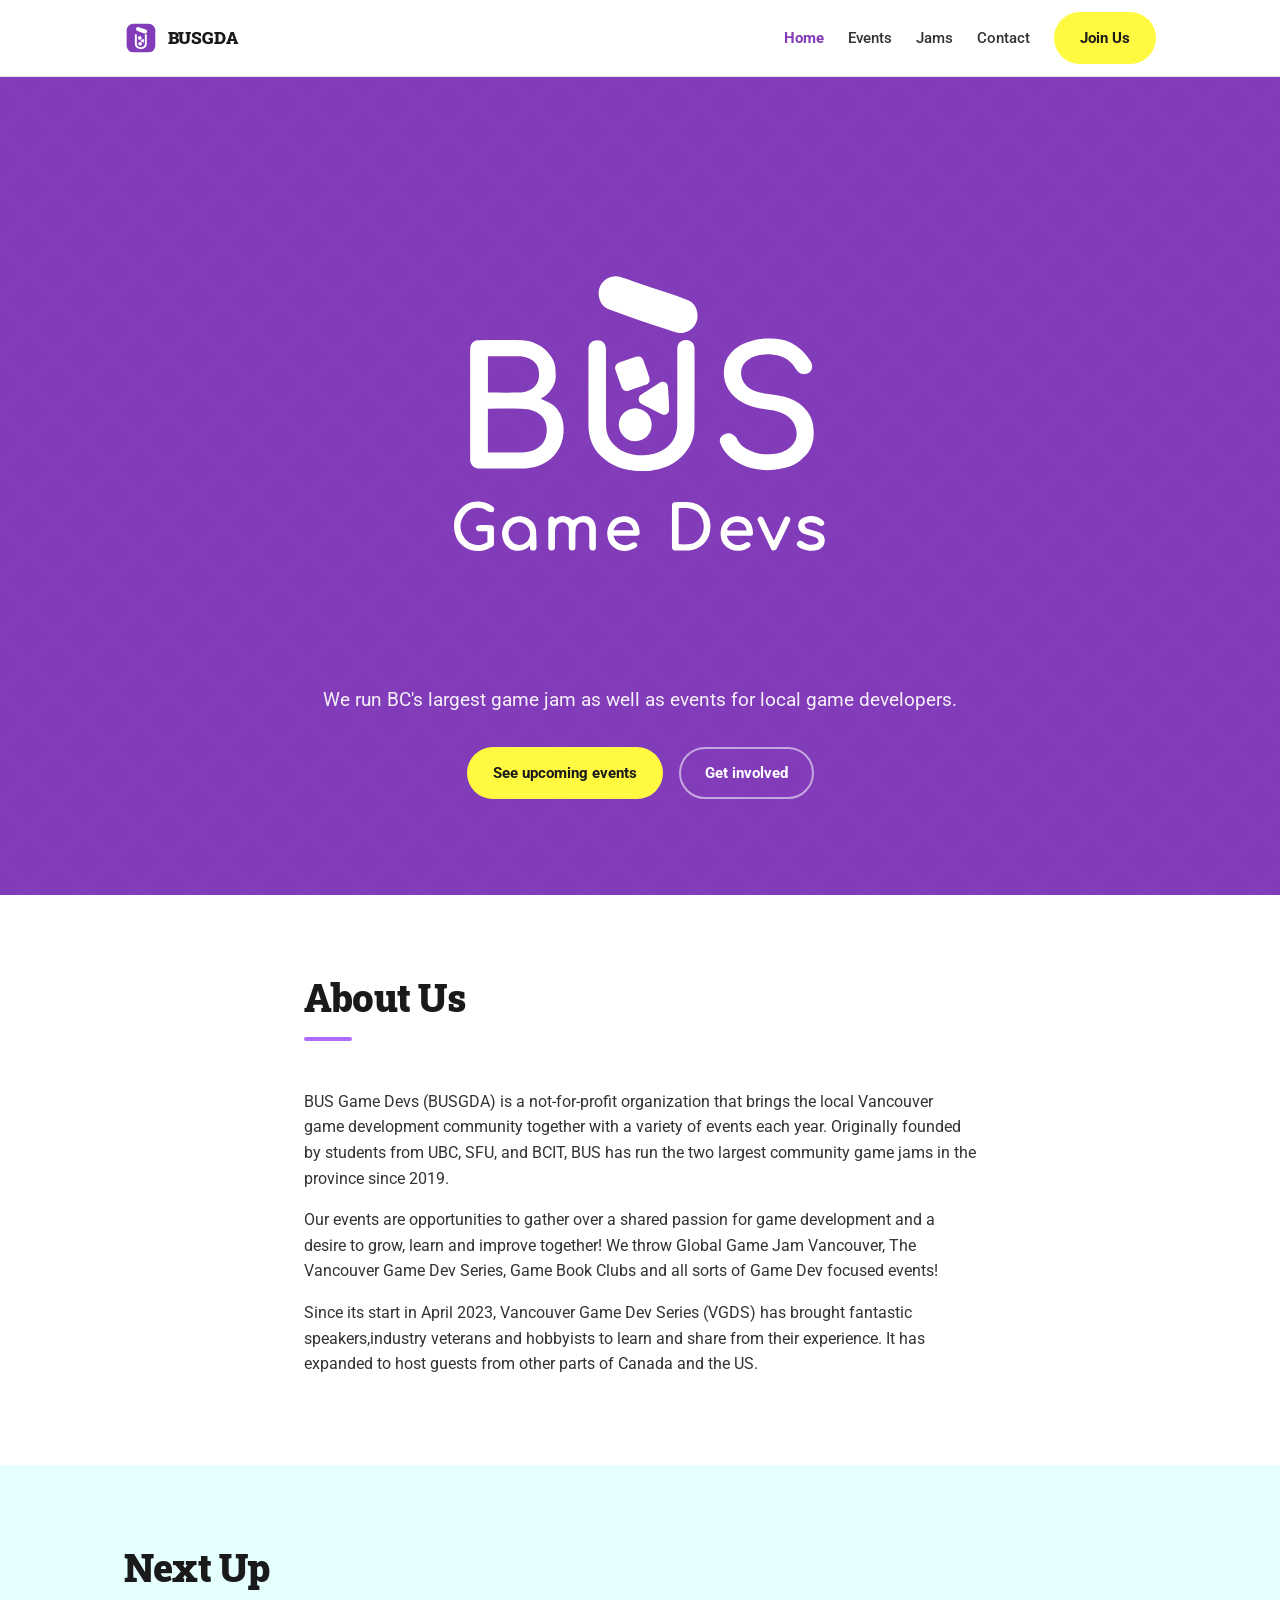
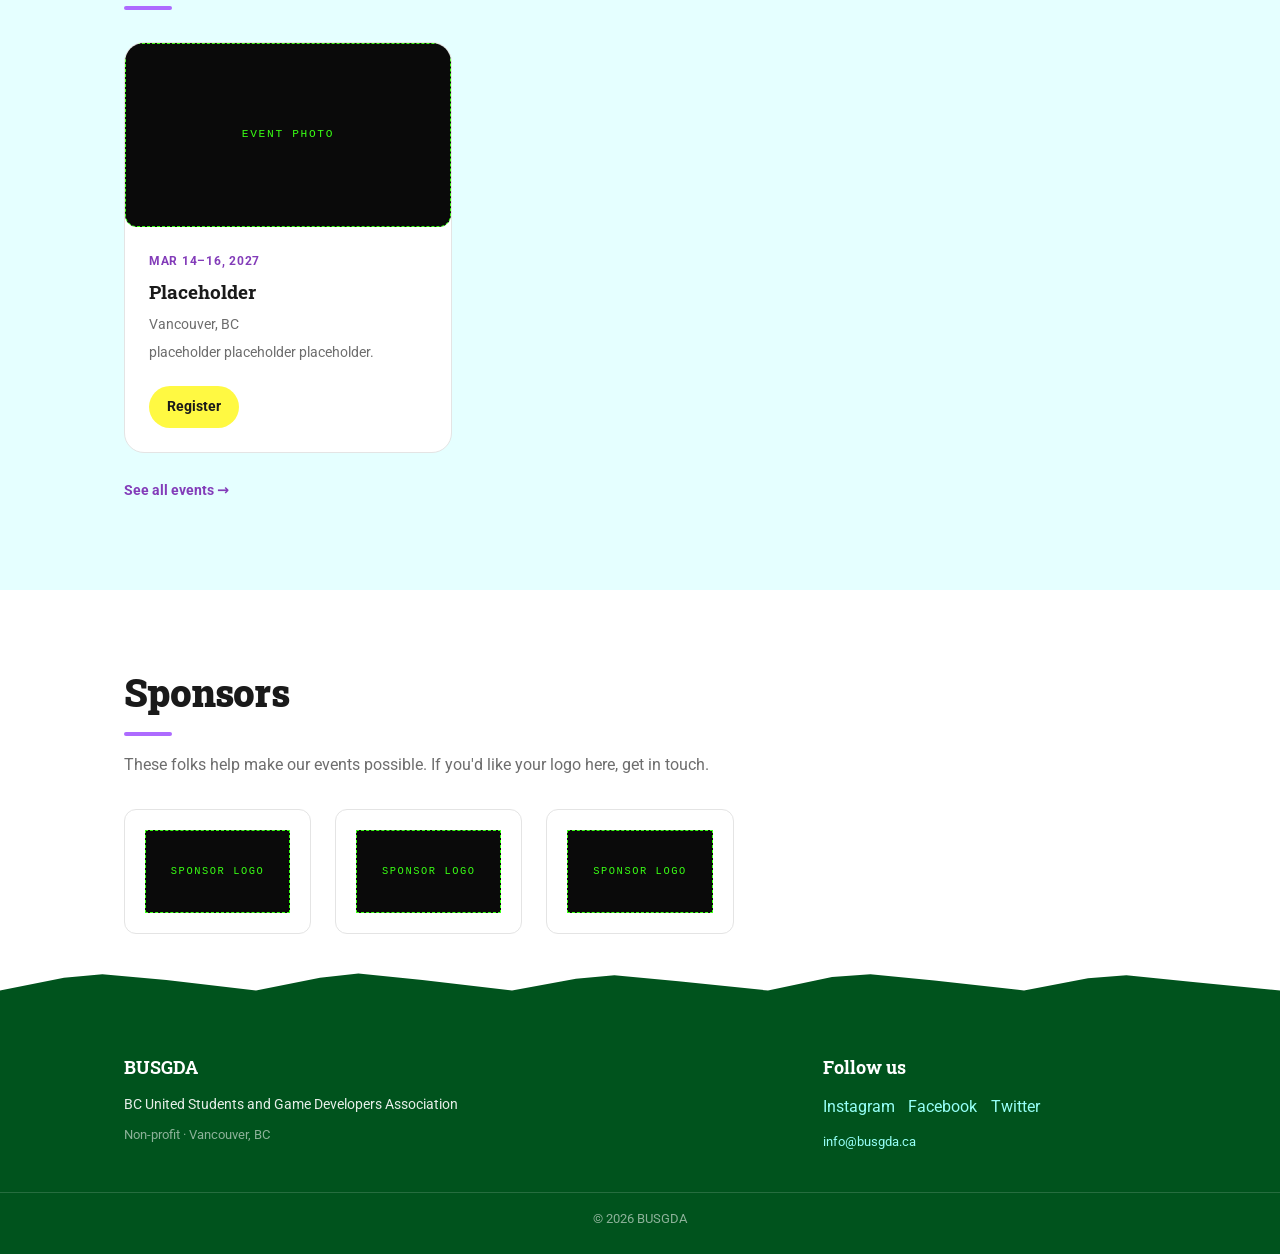
==== index.html @ 0bbb5b32 "Demo" ====
<!DOCTYPE html>
<html lang="en">
<head>
  <meta charset="UTF-8">
  <meta name="viewport" content="width=device-width, initial-scale=1.0">
  <title>BUSGDA - BC United Students and Game Developers Association</title>
  <meta name="description" content="BUSGDA runs BC's largest game jam and hosts community events for game makers across the province.">

  <link rel="icon" type="image/svg+xml" href="assets/logos/svgs/Logo-IconOnly-WhiteOnPurple-RoundedSquare.svg">

  <link rel="preconnect" href="https://fonts.googleapis.com">
  <link rel="preconnect" href="https://fonts.gstatic.com" crossorigin>
<link rel="stylesheet" href="css/styles.css">
<link href="https://fonts.googleapis.com/css2?family=Roboto+Slab:wght@400;700;900&family=Roboto:wght@400;500;700;900&display=swap" rel="stylesheet">
</head>
<body>

  <header class="site-header">
    <div class="container header-inner">
      <a href="index.html" class="brand">
        <img src="assets/logos/svgs/Logo-IconOnly-WhiteOnPurple-RoundedSquare.svg" alt="" class="brand-mark">
        <span class="brand-name">BUSGDA</span>
      </a>
        <nav class="site-nav" id="site-nav" aria-label="Main">
        <a href="index.html" aria-current="page">Home</a>
        <a href="events.html">Events</a>
        <a href="jams.html">Jams</a>
        <a href="contact.html">Contact</a>
      </nav>
      <a href="contact.html#join" class="btn btn-primary nav-cta">Join Us</a>
            <button class="nav-toggle" type="button" aria-label="Toggle menu" aria-expanded="false" aria-controls="site-nav">
        <span></span>
        <span></span>
        <span></span>
      </button>
    </div>
  </header>

  <section class="hero" id="top">
    <div class="hero-pattern" aria-hidden="true"></div>
    <div class="container hero-inner">
      <h1 class="hero-logo-wrap">
        <img src="assets/logos/svgs/Logo-IconAndText-WhiteOnTransparent.svg"
             alt="BUS Game Devs"
             class="hero-logo">
      </h1>
      <p class="hero-sub">
        We run BC's largest game jam as well as events for local game developers.
      </p>
      <div class="hero-actions">
        <a href="events.html" class="btn btn-primary">See upcoming events</a>
        <a href="contact.html#join" class="btn btn-outline">Get involved</a>
      </div>
    </div>
  </section>

  <section class="section" id="about">
    <div class="container narrow">
      <h2 class="section-title">About Us</h2>
      <p>
        BUS Game Devs (BUSGDA) is a not-for-profit organization that brings
        the local Vancouver game development community together with a
        variety of events each year. Originally founded by students from UBC,
        SFU, and BCIT, BUS has run the two largest community game jams
        in the province since 2019. 
      </p>
      <p>
        Our events are opportunities to gather over a shared passion
         for game development and a desire to grow, learn and 
         improve together! We throw Global Game Jam Vancouver, The Vancouver Game Dev Series,
         Game Book Clubs and all sorts of Game Dev focused events!
      </p>
      <p>
        Since its start in April 2023, Vancouver Game Dev Series (VGDS) has brought 
        fantastic speakers,industry veterans and hobbyists to learn and share
        from their experience. It has expanded to host guests from other 
        parts of Canada and the US.
    </p>    </div>
  </section>

  <section class="section section-alt" id="events">
    <div class="container">
      <h2 class="section-title">Next Up</h2>
      <div id="next-events" class="event-grid">
        <p class="empty-state">Loading events…</p>
      </div>
      <p class="section-more"><a href="events.html" class="jam-link">See all events →</a></p>
    </div>
  </section>

  <section class="section" id="sponsors">
    <div class="container">
      <h2 class="section-title">Sponsors</h2>
      <p class="section-lead">
        These folks help make our events possible. If you'd like your logo
        here, get in touch.
      </p>
      <div id="sponsors-grid" class="sponsor-grid">
        <p class="empty-state">Loading sponsors…</p>
      </div>
    </div>
  </section>
    
  
  <div class="footer-mountains" aria-hidden="true"></div>
  <footer class="site-footer" id="contact">
    <div class="container footer-inner">
      <div class="footer-col">
        <h3>BUSGDA</h3>
        <p>BC United Students and Game Developers Association</p>
        <p class="footer-note">Non-profit · Vancouver, BC</p>
      </div>
      <div class="footer-col">
        <h3>Follow us</h3>
        <ul class="social-list">
          <li><a href="https://www.instagram.com/busgamedevs/" target="_blank" rel="noopener">Instagram</a></li>
          <li><a href="https://www.facebook.com/busgamedevs/" target="_blank" rel="noopener">Facebook</a></li>
          <li><a href="https://twitter.com/BUSGameDevs" target="_blank" rel="noopener">Twitter</a></li>
        </ul>
        <p class="footer-note"><a href="mailto:info@busgda.ca">info@busgda.ca</a></p>
          </div>
    </div>
    <div class="footer-bottom">
      <p>© <span id="year"></span> BUSGDA</p>
    </div>
  </footer>

  <script src="js/main.js"></script>
</body>
</html>
---- css/styles.css ----
/*Only change styles down here, no custom colors anywhere or it gets hard to track*/
:root {
  --purple:       #AD6BFF;
  --purple-deep:  #833CB9;
  --yellow:       #FFF942;
  --mint:         #96FFF7;
  --mint-light:   #E5FFFF;
  --teal:         #80EBDC;
  --teal-soft:    #A8FFFB;
  --teal-bright:  #49CCAB;
  --green:        #00683B;
  --green-deep:   #00531D;
  --green-mid:    #204E3A;
  --blue:         #28A1F8;
  --gold:         #BC8A03;

  --ink:      #1a1a1a;
  --body:     #333333;
  --muted:    #6d6d6d;
  --line:     #e4e4e4;
  --paper:    #ffffff;
  --paper-soft:#fafafa;

  /* Fonts */
  --font-display: 'Roboto Slab', Georgia, serif;
  --font-body:    'Roboto', system-ui, -apple-system, sans-serif;

  /* Layout */
  --container: 1080px;
  --radius:    12px;
  --radius-lg: 20px;

  --space-1: 0.5rem;
  --space-2: 1rem;
  --space-3: 1.5rem;
  --space-4: 2rem;
  --space-5: 3rem;
  --space-6: 4.5rem;
  --space-7: 6rem;
}

*, *::before, *::after { box-sizing: border-box; }

html { scroll-behavior: smooth; }

body {
  margin: 0;
  font-family: var(--font-body);
  font-size: 16px;
  line-height: 1.6;
  color: var(--body);
  background: var(--paper);
  -webkit-font-smoothing: antialiased;
}

img { max-width: 100%; display: block; }

a { color: var(--purple-deep); }

.container {
  width: 100%;
  max-width: var(--container);
  margin: 0 auto;
  padding: 0 var(--space-3);
}
.container.narrow { max-width: 720px; }

/*  Buttons  */

.btn {
  display: inline-flex;
  align-items: center;
  justify-content: center;
  padding: 0.75rem 1.5rem;
  border-radius: 999px;
  font-family: var(--font-body);
  font-weight: 700;
  font-size: 0.95rem;
  text-decoration: none;
  border: 2px solid transparent;
  cursor: pointer;
  transition: transform 0.12s ease, background 0.15s ease, color 0.15s ease;
}
.btn:hover { transform: translateY(-1px); }

.btn-primary {
  background: var(--yellow);
  color: var(--ink);
}
.btn-primary:hover { background: #fff; }

.btn-outline {
  background: transparent;
  color: #fff;
  border-color: rgba(255,255,255,0.55);
}
.btn-outline:hover { background: rgba(255,255,255,0.12); }

.btn-small { padding: 0.5rem 1rem; font-size: 0.85rem; }

/*  Header  */

.site-header {
  position: sticky;
  top: 0;
  z-index: 50;
  background: rgba(255,255,255,0.95);
  border-bottom: 1px solid var(--line);
}

.header-inner {
  display: flex;
  align-items: center;
  gap: var(--space-3);
  padding-top: 0.75rem;
  padding-bottom: 0.75rem;
}

.brand {
  display: inline-flex;
  align-items: center;
  gap: 0.6rem;
  text-decoration: none;
  color: var(--ink);
  font-weight: 900;
  font-family: var(--font-display);
}
.brand-mark {
  width: 34px;
  height: 34px;
  display: inline-flex;
  align-items: center;
  justify-content: center;
  background: var(--purple-deep);
  color: #fff;
  border-radius: 8px;
  font-size: 1.1rem;
}
.brand-name { font-size: 1.05rem; letter-spacing: -0.01em; }

.site-nav {
  display: none;
  flex-direction: column;
  position: absolute;
  top: 100%;
  left: 0;
  right: 0;
  background: #fff;
  border-bottom: 1px solid var(--line);
  padding: var(--space-2) var(--space-3);
  gap: 0.25rem;
}
.site-nav a {
  color: var(--body);
  text-decoration: none;
  font-weight: 500;
  font-size: 0.95rem;
  padding: 0.6rem 0;
}
.site-nav a:hover { color: var(--purple-deep); }

body.nav-open .site-nav { display: flex; }

.nav-cta { display: none; }

.nav-toggle {
  display: inline-flex;
  flex-direction: column;
  gap: 5px;
  background: transparent;
  border: 0;
  padding: 8px;
  margin-left: auto;
  cursor: pointer;
}
.nav-toggle span {
  display: block;
  width: 22px;
  height: 2px;
  background: var(--ink);
  border-radius: 2px;
  transition: transform 0.2s ease, opacity 0.2s ease;
}
body.nav-open .nav-toggle span:nth-child(1) {
  transform: translateY(7px) rotate(45deg);
}
body.nav-open .nav-toggle span:nth-child(2) { opacity: 0; }
body.nav-open .nav-toggle span:nth-child(3) {
  transform: translateY(-7px) rotate(-45deg);
}

@media (min-width: 720px) {
  .site-nav {
    display: flex;
    flex-direction: row;
    position: static;
    background: transparent;
    border-bottom: 0;
    padding: 0;
    gap: var(--space-3);
    margin-left: auto;
  }
  .site-nav a { padding: 0; }
  .nav-cta { display: inline-flex; }
  .nav-toggle { display: none; }
}

/*  Hero  */

.hero {
  position: relative;
  background: var(--purple-deep);
  color: #fff;
  padding: var(--space-7) 0;
  overflow: hidden;
}
.hero-pattern {
  position: absolute;
  inset: 0;
  pointer-events: none;
  opacity: 0.55;
  background-image:
    linear-gradient(45deg, transparent 49.4%, rgba(255,255,255,0.07) 49.4%, rgba(255,255,255,0.07) 50.6%, transparent 50.6%),
    linear-gradient(-45deg, transparent 49.4%, rgba(255,255,255,0.07) 49.4%, rgba(255,255,255,0.07) 50.6%, transparent 50.6%);
  background-size: 56px 56px;
}
.hero-inner {
  position: relative;
  z-index: 1;
  text-align: center;
}
.hero-sub {
  font-size: clamp(1rem, 2vw, 1.2rem);
  max-width: 44rem;
  margin: 0 auto var(--space-4);
  color: rgba(255,255,255,0.92);
  line-height: 1.55;
}
.hero-actions {
  display: flex;
  gap: var(--space-2);
  justify-content: center;
  flex-wrap: wrap;
}
.hero-logo-wrap {
  margin: 0 auto var(--space-4);
  max-width: 480px;
}
.hero-logo {
  width: 100%;
  height: auto;
  display: block;
}

/*  Sections  */

.section { padding: var(--space-6) 0; }
.section-alt { background: var(--mint-light); }

.section-title {
  font-family: var(--font-display);
  font-size: clamp(1.75rem, 4vw, 2.4rem);
  font-weight: 900;
  letter-spacing: -0.02em;
  color: var(--ink);
  margin: 0 0 var(--space-4);
  display: inline-block;
}
.section-title::after {
  content: "";
  display: block;
  width: 3rem;
  height: 4px;
  background: var(--purple);
  border-radius: 2px;
  margin-top: 0.5rem;
}
.section-title-spaced { margin-top: var(--space-6); }

.section-lead {
  max-width: 40rem;
  margin: -1rem 0 var(--space-4);
  color: var(--muted);
}

.empty-state {
  color: var(--muted);
  font-style: italic;
  grid-column: 1 / -1;
}

/*   FLAG temporary. */

.placeholder-img {
  display: flex;
  align-items: center;
  justify-content: center;
  width: 100%;
  aspect-ratio: 16 / 9;
  background: #0a0a0a;
  color: #39FF14;
  font-family: ui-monospace, 'SF Mono', Menlo, Consolas, monospace;
  font-size: 0.7rem;
  letter-spacing: 0.15em;
  text-transform: uppercase;
  border: 1px dashed #39FF14;
  border-radius: var(--radius);
  text-align: center;
  padding: 0.5rem;
}

/*  Events  */

.event-grid {
  display: grid;
  grid-template-columns: repeat(auto-fill, minmax(280px, 1fr));
  gap: var(--space-3);
}

.event-card {
  background: var(--paper);
  border: 1px solid var(--line);
  border-radius: var(--radius-lg);
  overflow: hidden;
  display: flex;
  flex-direction: column;
  transition: transform 0.15s ease, box-shadow 0.15s ease;
}
.event-card:hover {
  transform: translateY(-2px);
  box-shadow: 0 10px 28px rgba(0,0,0,0.08);
}
.event-card-past { opacity: 0.68; }
.event-card-past:hover { opacity: 1; }

.event-image {
  width: 100%;
  aspect-ratio: 16 / 9;
  object-fit: cover;
}

.event-body {
  padding: var(--space-3);
  display: flex;
  flex-direction: column;
  gap: 0.4rem;
  flex: 1;
}
.event-date {
  margin: 0;
  font-size: 0.78rem;
  font-weight: 700;
  color: var(--purple-deep);
  text-transform: uppercase;
  letter-spacing: 0.06em;
}
.event-title {
  font-family: var(--font-display);
  font-size: 1.2rem;
  margin: 0;
  color: var(--ink);
}
.event-location, .event-desc {
  margin: 0;
  font-size: 0.9rem;
  color: var(--muted);
  line-height: 1.5;
}
.event-actions {
  margin-top: auto;
  padding-top: var(--space-2);
}

/*  Jams  */

.jam-grid {
  display: grid;
  grid-template-columns: repeat(auto-fill, minmax(260px, 1fr));
  gap: var(--space-3);
}

.jam-card {
  background: var(--paper);
  border: 1px solid var(--line);
  border-radius: var(--radius-lg);
  padding: var(--space-3);
  display: flex;
  flex-direction: column;
  gap: 0.75rem;
}
.jam-logo-wrap {
  height: 120px;
  display: flex;
  align-items: center;
  justify-content: center;
  background: var(--paper-soft);
  border-radius: var(--radius);
  overflow: hidden;
}
.jam-logo {
  max-width: 80%;
  max-height: 80%;
  object-fit: contain;
}
.jam-logo-placeholder {
  width: 100%;
  height: 100%;
  aspect-ratio: auto;
  border-radius: 0;
}
.jam-name {
  font-family: var(--font-display);
  font-size: 1.15rem;
  margin: 0;
  color: var(--ink);
}
.jam-blurb {
  margin: 0;
  font-size: 0.9rem;
  color: var(--muted);
  line-height: 1.5;
  flex: 1;
}
.jam-link {
  font-weight: 700;
  font-size: 0.9rem;
  color: var(--purple-deep);
  text-decoration: none;
}
.jam-link:hover { text-decoration: underline; }

/*  Sponsors  */

.sponsor-grid {
  display: grid;
  grid-template-columns: repeat(auto-fill, minmax(160px, 1fr));
  gap: var(--space-3);
}
.sponsor {
  display: flex;
  align-items: center;
  justify-content: center;
  aspect-ratio: 3 / 2;
  padding: 1.25rem;
  background: var(--paper);
  border: 1px solid var(--line);
  border-radius: var(--radius);
  text-decoration: none;
  transition: transform 0.15s ease, box-shadow 0.15s ease;
}
.sponsor:hover {
  transform: translateY(-2px);
  box-shadow: 0 8px 20px rgba(0,0,0,0.07);
}
.sponsor img {
  max-width: 100%;
  max-height: 100%;
  object-fit: contain;
}
.sponsor-placeholder {
  aspect-ratio: auto;
  width: 100%;
  height: 100%;
  border-radius: 0;
  font-size: 0.65rem;
}

/*  Join  */

.join-grid {
  display: grid;
  grid-template-columns: repeat(auto-fill, minmax(240px, 1fr));
  gap: var(--space-3);
}
.join-card {
  background: var(--paper);
  border: 1px solid var(--line);
  border-radius: var(--radius-lg);
  padding: var(--space-3);
  display: flex;
  flex-direction: column;
  gap: 0.5rem;
}
.join-card h3 {
  font-family: var(--font-display);
  font-size: 1.15rem;
  margin: 0;
  color: var(--ink);
}
.join-card p {
  margin: 0;
  font-size: 0.9rem;
  color: var(--muted);
  line-height: 1.5;
}
.link-placeholder {
  margin-top: auto;
  padding-top: 0.5rem;
  font-size: 0.8rem;
  font-style: italic;
  color: var(--gold);
}

/*  Footer  */

.site-footer {
  background: var(--green-deep);
  color: rgba(255,255,255,0.9);
  padding: var(--space-5) 0 var(--space-3);
}
.footer-inner {
  display: grid;
  grid-template-columns: 1fr;
  gap: var(--space-4);
}
@media (min-width: 640px) {
  .footer-inner { grid-template-columns: 2fr 1fr; }
}
.footer-col h3 {
  font-family: var(--font-display);
  font-size: 1.1rem;
  color: #fff;
  margin: 0 0 0.75rem;
}
.footer-col p {
  margin: 0 0 0.5rem;
  font-size: 0.9rem;
  line-height: 1.55;
}
.footer-col a {
  color: var(--mint);
  text-decoration: none;
}
.footer-col a:hover { text-decoration: underline; }
.footer-note {
  color: rgba(255,255,255,0.55) !important;
  font-size: 0.82rem !important;
}
.social-list {
  list-style: none;
  padding: 0;
  margin: 0 0 0.75rem;
  display: flex;
  flex-wrap: wrap;
  gap: 0.85rem;
}
.footer-bottom {
  border-top: 1px solid rgba(255,255,255,0.15);
  margin-top: var(--space-4);
  padding-top: var(--space-2);
  text-align: center;
  font-size: 0.8rem;
  color: rgba(255,255,255,0.55);
}
.footer-bottom p { margin: 0; }

/*  Sub-page header  */

.page-header {
  position: relative;
  background: var(--purple-deep);
  color: #fff;
  padding: var(--space-5) 0;
  overflow: hidden;
}
.page-header-pattern {
  position: absolute;
  inset: 0;
  pointer-events: none;
  opacity: 0.55;
  background-image:
    linear-gradient(45deg, transparent 49.4%, rgba(255,255,255,0.07) 49.4%, rgba(255,255,255,0.07) 50.6%, transparent 50.6%),
    linear-gradient(-45deg, transparent 49.4%, rgba(255,255,255,0.07) 49.4%, rgba(255,255,255,0.07) 50.6%, transparent 50.6%);
  background-size: 56px 56px;
}
.page-title {
  position: relative;
  z-index: 1;
  font-family: var(--font-display);
  font-size: clamp(2rem, 6vw, 3.5rem);
  font-weight: 900;
  letter-spacing: -0.02em;
  margin: 0;
}

.site-nav a[aria-current="page"] {
  color: var(--purple-deep);
  font-weight: 700;
}

img.brand-mark {
  border-radius: 8px;
  object-fit: contain;
  background: transparent;
}

/*  Callout for focus eventbrite */

.callout {
  background: var(--mint-light);
  border-left: 4px solid var(--purple);
  border-radius: var(--radius);
  padding: var(--space-2) var(--space-3);
  margin-bottom: var(--space-4);
}
.callout p { margin: 0; }

.section-more {
  margin-top: var(--space-3);
}

/*  Contact list  */

.contact-list {
  list-style: none;
  padding: 0;
  margin: 0;
  display: grid;
  gap: 0.75rem;
}
.contact-list li {
  display: flex;
  flex-wrap: wrap;
  gap: 0.5rem 0.85rem;
  align-items: baseline;
}
.contact-list strong {
  min-width: 6rem;
  color: var(--ink);
}

/*  Join card link  */

.join-link {
  margin-top: auto;
  padding-top: 0.5rem;
  font-weight: 700;
  font-size: 0.9rem;
  color: var(--purple-deep);
  text-decoration: none;
}
.join-link:hover { text-decoration: underline; }


/* mobile support*/
.site-nav { display: none; }
@media (min-width: 720px) {
  .site-nav { display: flex; }
}


/*Art*/
.site-footer {
  position: relative;
}

.site-footer::before {
  content: "";
  position: absolute;
  left: 0;
  right: 0;
  top: -68px;
  height: 70px;
  background-image: url("data:image/svg+xml;utf8,<svg xmlns='http://www.w3.org/2000/svg' viewBox='0 0 2000 120' preserveAspectRatio='none'><path fill='%2300531D' d='M0,90 L100,68 L160,62 L260,72 L400,90 L500,68 L560,61 L660,72 L800,90 L900,70 L960,64 L1060,74 L1200,90 L1300,67 L1360,62 L1460,73 L1600,90 L1700,69 L1760,64 L1860,75 L2000,90 L2000,120 L0,120 Z'/></svg>");
  background-repeat: no-repeat;
  background-size: 100% 100%;
  pointer-events: none;
}
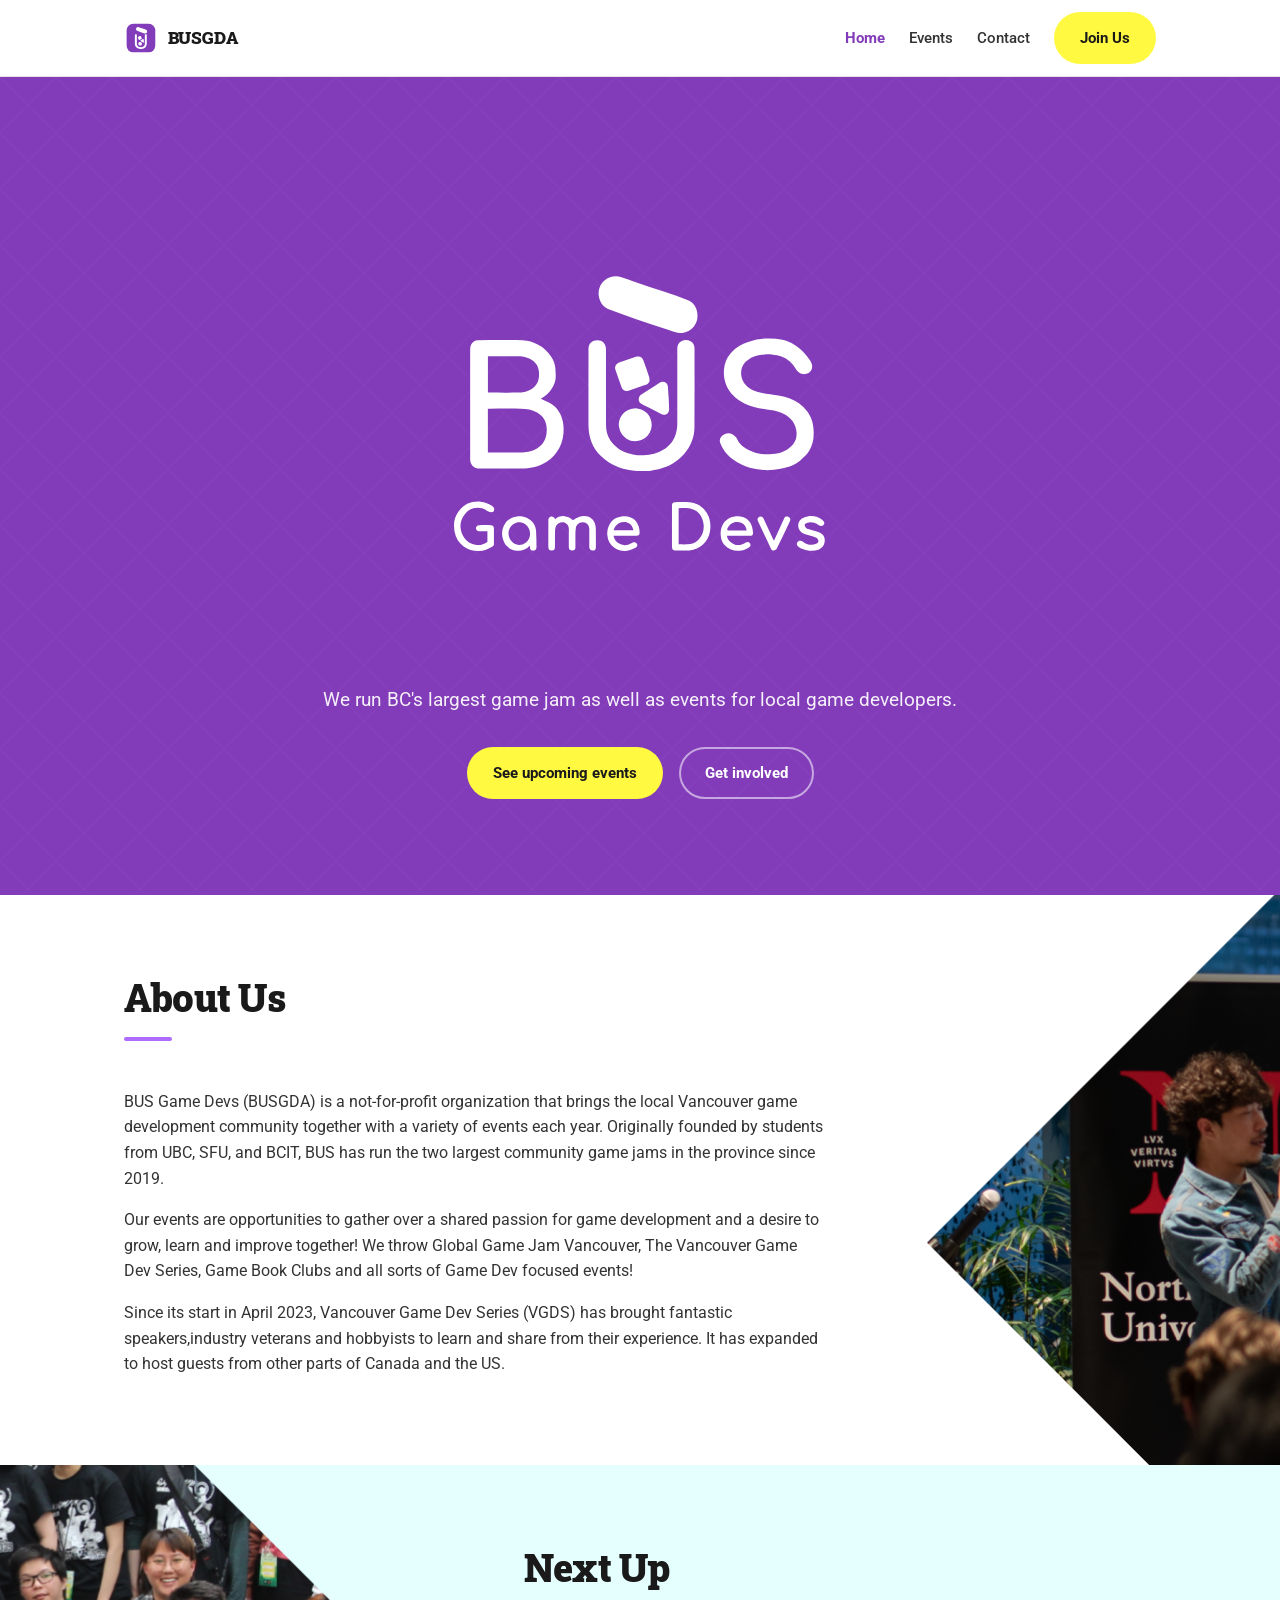
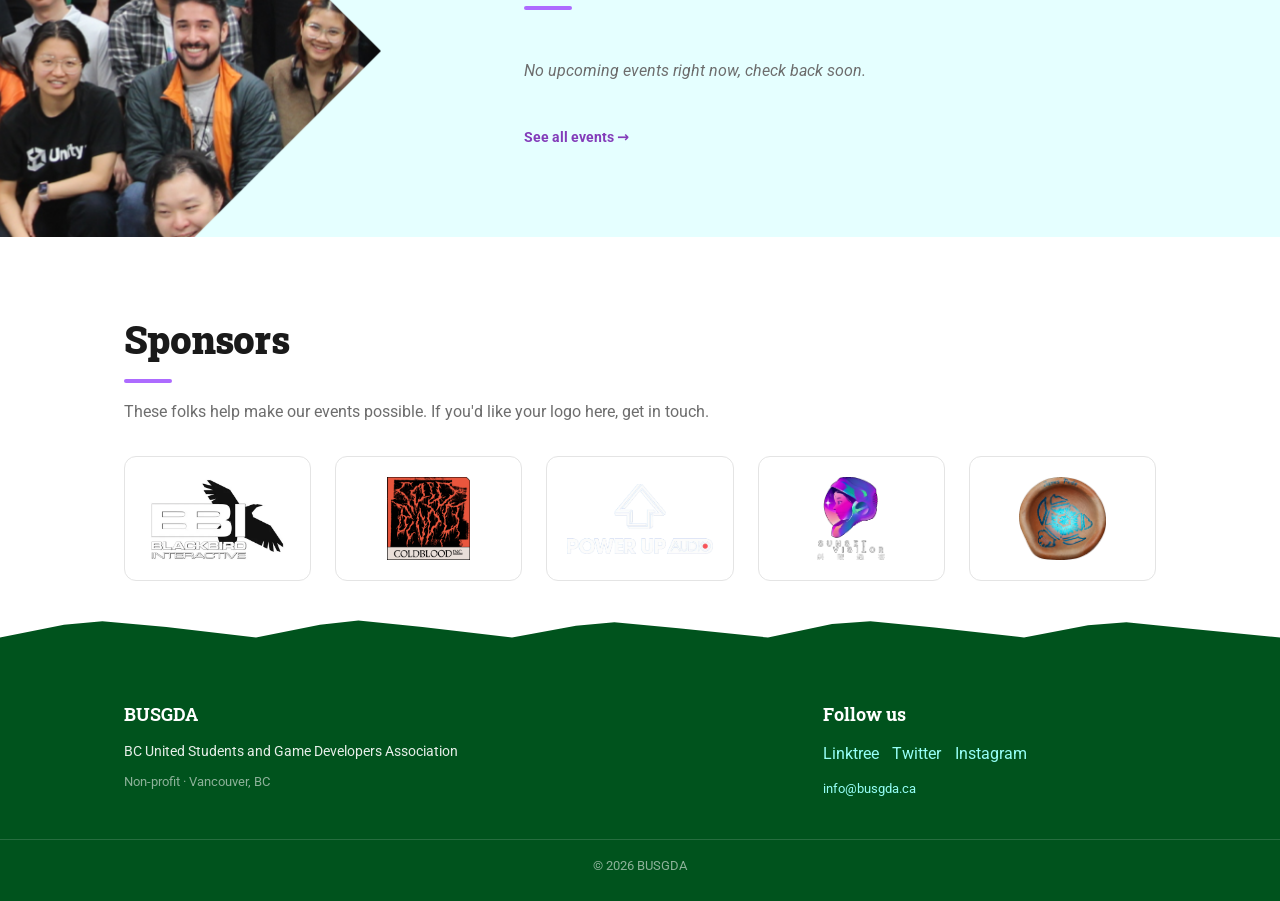
==== commit 57e854c0: "Kyle update! Adding photos and content" ====
--- a/index.html
+++ b/index.html
@@ -1,18 +1,23 @@
 <!DOCTYPE html>
 <html lang="en">
+
 <head>
   <meta charset="UTF-8">
   <meta name="viewport" content="width=device-width, initial-scale=1.0">
   <title>BUSGDA - BC United Students and Game Developers Association</title>
-  <meta name="description" content="BUSGDA runs BC's largest game jam and hosts community events for game makers across the province.">
+  <meta name="description"
+    content="BUSGDA runs BC's largest game jam and hosts community events for game makers across the province.">
 
   <link rel="icon" type="image/svg+xml" href="assets/logos/svgs/Logo-IconOnly-WhiteOnPurple-RoundedSquare.svg">
 
   <link rel="preconnect" href="https://fonts.googleapis.com">
   <link rel="preconnect" href="https://fonts.gstatic.com" crossorigin>
-<link rel="stylesheet" href="css/styles.css">
-<link href="https://fonts.googleapis.com/css2?family=Roboto+Slab:wght@400;700;900&family=Roboto:wght@400;500;700;900&display=swap" rel="stylesheet">
+  <link rel="stylesheet" href="css/styles.css">
+  <link
+    href="https://fonts.googleapis.com/css2?family=Roboto+Slab:wght@400;700;900&family=Roboto:wght@400;500;700;900&display=swap"
+    rel="stylesheet">
 </head>
+
 <body>
 
   <header class="site-header">
@@ -21,14 +26,13 @@
         <img src="assets/logos/svgs/Logo-IconOnly-WhiteOnPurple-RoundedSquare.svg" alt="" class="brand-mark">
         <span class="brand-name">BUSGDA</span>
       </a>
-        <nav class="site-nav" id="site-nav" aria-label="Main">
+      <nav class="site-nav" id="site-nav" aria-label="Main">
         <a href="index.html" aria-current="page">Home</a>
         <a href="events.html">Events</a>
-        <a href="jams.html">Jams</a>
         <a href="contact.html">Contact</a>
       </nav>
       <a href="contact.html#join" class="btn btn-primary nav-cta">Join Us</a>
-            <button class="nav-toggle" type="button" aria-label="Toggle menu" aria-expanded="false" aria-controls="site-nav">
+      <button class="nav-toggle" type="button" aria-label="Toggle menu" aria-expanded="false" aria-controls="site-nav">
         <span></span>
         <span></span>
         <span></span>
@@ -40,9 +44,7 @@
     <div class="hero-pattern" aria-hidden="true"></div>
     <div class="container hero-inner">
       <h1 class="hero-logo-wrap">
-        <img src="assets/logos/svgs/Logo-IconAndText-WhiteOnTransparent.svg"
-             alt="BUS Game Devs"
-             class="hero-logo">
+        <img src="assets/logos/svgs/Logo-IconAndText-WhiteOnTransparent.svg" alt="BUS Game Devs" class="hero-logo">
       </h1>
       <p class="hero-sub">
         We run BC's largest game jam as well as events for local game developers.
@@ -54,39 +56,47 @@
     </div>
   </section>
 
-  <section class="section" id="about">
-    <div class="container narrow">
-      <h2 class="section-title">About Us</h2>
-      <p>
-        BUS Game Devs (BUSGDA) is a not-for-profit organization that brings
-        the local Vancouver game development community together with a
-        variety of events each year. Originally founded by students from UBC,
-        SFU, and BCIT, BUS has run the two largest community game jams
-        in the province since 2019. 
-      </p>
-      <p>
-        Our events are opportunities to gather over a shared passion
-         for game development and a desire to grow, learn and 
-         improve together! We throw Global Game Jam Vancouver, The Vancouver Game Dev Series,
-         Game Book Clubs and all sorts of Game Dev focused events!
-      </p>
-      <p>
-        Since its start in April 2023, Vancouver Game Dev Series (VGDS) has brought 
-        fantastic speakers,industry veterans and hobbyists to learn and share
-        from their experience. It has expanded to host guests from other 
-        parts of Canada and the US.
-    </p>    </div>
+  <section class="section landing-about-us" id="about">
+
+    <div class="container">
+      <div class="about-text">
+        <h2 class="section-title">About Us</h2>
+        <p>
+          BUS Game Devs (BUSGDA) is a not-for-profit organization that brings
+          the local Vancouver game development community together with a
+          variety of events each year. Originally founded by students from UBC,
+          SFU, and BCIT, BUS has run the two largest community game jams
+          in the province since 2019.
+        </p>
+        <p>
+          Our events are opportunities to gather over a shared passion
+          for game development and a desire to grow, learn and
+          improve together! We throw Global Game Jam Vancouver, The Vancouver Game Dev Series,
+          Game Book Clubs and all sorts of Game Dev focused events!
+        </p>
+        <p>
+          Since its start in April 2023, Vancouver Game Dev Series (VGDS) has brought
+          fantastic speakers,industry veterans and hobbyists to learn and share
+          from their experience. It has expanded to host guests from other
+          parts of Canada and the US.
+        </p>
+      </div>
+    </div>
   </section>
 
-  <section class="section section-alt" id="events">
-    <div class="container">
-      <h2 class="section-title">Next Up</h2>
-      <div id="next-events" class="event-grid">
-        <p class="empty-state">Loading events…</p>
+  <div class="section-alt">
+    <section class="section  landing-next-up" id="events">
+      <div class="container">
+        <div class="landing-next-up-content">
+          <h2 class="section-title">Next Up</h2>
+          <div id="next-events" class="event-grid">
+            <p class="empty-state">Loading events…</p>
+          </div>
+          <p class="section-more"><a href="events.html" class="jam-link">See all events →</a></p>
+        </div>
       </div>
-      <p class="section-more"><a href="events.html" class="jam-link">See all events →</a></p>
-    </div>
-  </section>
+    </section>
+  </div>
 
   <section class="section" id="sponsors">
     <div class="container">
@@ -100,8 +110,8 @@
       </div>
     </div>
   </section>
-    
-  
+
+
   <div class="footer-mountains" aria-hidden="true"></div>
   <footer class="site-footer" id="contact">
     <div class="container footer-inner">
@@ -113,12 +123,12 @@
       <div class="footer-col">
         <h3>Follow us</h3>
         <ul class="social-list">
+          <li><a href="https://linktr.ee/busgamedevs" target="_blank" rel="noopener">Linktree</a></li>
+          <li><a href="https://twitter.com/BUSGameDevs" target="_blank" rel="noopener">Twitter</a></li>
           <li><a href="https://www.instagram.com/busgamedevs/" target="_blank" rel="noopener">Instagram</a></li>
-          <li><a href="https://www.facebook.com/busgamedevs/" target="_blank" rel="noopener">Facebook</a></li>
-          <li><a href="https://twitter.com/BUSGameDevs" target="_blank" rel="noopener">Twitter</a></li>
         </ul>
         <p class="footer-note"><a href="mailto:info@busgda.ca">info@busgda.ca</a></p>
-          </div>
+      </div>
     </div>
     <div class="footer-bottom">
       <p>© <span id="year"></span> BUSGDA</p>
@@ -127,4 +137,5 @@
 
   <script src="js/main.js"></script>
 </body>
+
 </html>
--- a/css/styles.css
+++ b/css/styles.css
@@ -1,34 +1,33 @@
-
 /*Only change styles down here, no custom colors anywhere or it gets hard to track*/
 :root {
-  --purple:       #AD6BFF;
-  --purple-deep:  #833CB9;
-  --yellow:       #FFF942;
-  --mint:         #96FFF7;
-  --mint-light:   #E5FFFF;
-  --teal:         #80EBDC;
-  --teal-soft:    #A8FFFB;
-  --teal-bright:  #49CCAB;
-  --green:        #00683B;
-  --green-deep:   #00531D;
-  --green-mid:    #204E3A;
-  --blue:         #28A1F8;
-  --gold:         #BC8A03;
-
-  --ink:      #1a1a1a;
-  --body:     #333333;
-  --muted:    #6d6d6d;
-  --line:     #e4e4e4;
-  --paper:    #ffffff;
-  --paper-soft:#fafafa;
+  --purple: #AD6BFF;
+  --purple-deep: #833CB9;
+  --yellow: #FFF942;
+  --mint: #96FFF7;
+  --mint-light: #E5FFFF;
+  --teal: #80EBDC;
+  --teal-soft: #A8FFFB;
+  --teal-bright: #49CCAB;
+  --green: #00683B;
+  --green-deep: #00531D;
+  --green-mid: #204E3A;
+  --blue: #28A1F8;
+  --gold: #BC8A03;
+
+  --ink: #1a1a1a;
+  --body: #333333;
+  --muted: #6d6d6d;
+  --line: #e4e4e4;
+  --paper: #ffffff;
+  --paper-soft: #fafafa;
 
   /* Fonts */
   --font-display: 'Roboto Slab', Georgia, serif;
-  --font-body:    'Roboto', system-ui, -apple-system, sans-serif;
+  --font-body: 'Roboto', system-ui, -apple-system, sans-serif;
 
   /* Layout */
   --container: 1080px;
-  --radius:    12px;
+  --radius: 12px;
   --radius-lg: 20px;
 
   --space-1: 0.5rem;
@@ -40,9 +39,15 @@
   --space-7: 6rem;
 }
 
-*, *::before, *::after { box-sizing: border-box; }
-
-html { scroll-behavior: smooth; }
+*,
+*::before,
+*::after {
+  box-sizing: border-box;
+}
+
+html {
+  scroll-behavior: smooth;
+}
 
 body {
   margin: 0;
@@ -54,9 +59,14 @@
   -webkit-font-smoothing: antialiased;
 }
 
-img { max-width: 100%; display: block; }
-
-a { color: var(--purple-deep); }
+img {
+  max-width: 100%;
+  display: block;
+}
+
+a {
+  color: var(--purple-deep);
+}
 
 .container {
   width: 100%;
@@ -64,7 +74,60 @@
   margin: 0 auto;
   padding: 0 var(--space-3);
 }
-.container.narrow { max-width: 720px; }
+
+.container.narrow {
+  max-width: 720px;
+}
+
+.about-text {
+  max-width: 700px;
+}
+
+.landing-about-us {
+  background-image: url("../assets/marketingPhotos/VGDSPhoto1.png");
+  background-size: auto;
+
+  background-repeat: no-repeat;
+  background-position: calc(50% + 900px) calc(10% - 200px);
+}
+
+.landing-next-up {
+  background-image: url("../assets/marketingPhotos/BCGameJamPhoto1.png");
+  background-size: auto;
+
+  background-position: calc(50% - 800px) calc(50%);
+  background-repeat: no-repeat;
+}
+
+.landing-next-up-content {
+  padding-left: 400px
+}
+
+.hstack {
+  display: flex;
+  flex-direction: row;
+  align-items: center;
+  overflow: hidden;
+  gap: 0.5rem;
+  padding: 0px;
+}
+
+.diamond-style {
+
+  flex: 0 0 auto;
+  height: 500px;
+  object-fit: cover;
+  overflow: hidden;
+}
+
+
+
+.hstack>* {
+  overflow: hidden;
+  flex-shrink: 1;
+  justify-content: flex-start;
+}
+
 
 /*  Buttons  */
 
@@ -82,22 +145,34 @@
   cursor: pointer;
   transition: transform 0.12s ease, background 0.15s ease, color 0.15s ease;
 }
-.btn:hover { transform: translateY(-1px); }
+
+.btn:hover {
+  transform: translateY(-1px);
+}
 
 .btn-primary {
   background: var(--yellow);
   color: var(--ink);
 }
-.btn-primary:hover { background: #fff; }
+
+.btn-primary:hover {
+  background: #fff;
+}
 
 .btn-outline {
   background: transparent;
   color: #fff;
-  border-color: rgba(255,255,255,0.55);
-}
-.btn-outline:hover { background: rgba(255,255,255,0.12); }
-
-.btn-small { padding: 0.5rem 1rem; font-size: 0.85rem; }
+  border-color: rgba(255, 255, 255, 0.55);
+}
+
+.btn-outline:hover {
+  background: rgba(255, 255, 255, 0.12);
+}
+
+.btn-small {
+  padding: 0.5rem 1rem;
+  font-size: 0.85rem;
+}
 
 /*  Header  */
 
@@ -105,7 +180,7 @@
   position: sticky;
   top: 0;
   z-index: 50;
-  background: rgba(255,255,255,0.95);
+  background: rgba(255, 255, 255, 0.95);
   border-bottom: 1px solid var(--line);
 }
 
@@ -126,6 +201,7 @@
   font-weight: 900;
   font-family: var(--font-display);
 }
+
 .brand-mark {
   width: 34px;
   height: 34px;
@@ -137,7 +213,11 @@
   border-radius: 8px;
   font-size: 1.1rem;
 }
-.brand-name { font-size: 1.05rem; letter-spacing: -0.01em; }
+
+.brand-name {
+  font-size: 1.05rem;
+  letter-spacing: -0.01em;
+}
 
 .site-nav {
   display: none;
@@ -151,6 +231,7 @@
   padding: var(--space-2) var(--space-3);
   gap: 0.25rem;
 }
+
 .site-nav a {
   color: var(--body);
   text-decoration: none;
@@ -158,11 +239,18 @@
   font-size: 0.95rem;
   padding: 0.6rem 0;
 }
-.site-nav a:hover { color: var(--purple-deep); }
-
-body.nav-open .site-nav { display: flex; }
-
-.nav-cta { display: none; }
+
+.site-nav a:hover {
+  color: var(--purple-deep);
+}
+
+body.nav-open .site-nav {
+  display: flex;
+}
+
+.nav-cta {
+  display: none;
+}
 
 .nav-toggle {
   display: inline-flex;
@@ -174,6 +262,7 @@
   margin-left: auto;
   cursor: pointer;
 }
+
 .nav-toggle span {
   display: block;
   width: 22px;
@@ -182,10 +271,15 @@
   border-radius: 2px;
   transition: transform 0.2s ease, opacity 0.2s ease;
 }
+
 body.nav-open .nav-toggle span:nth-child(1) {
   transform: translateY(7px) rotate(45deg);
 }
-body.nav-open .nav-toggle span:nth-child(2) { opacity: 0; }
+
+body.nav-open .nav-toggle span:nth-child(2) {
+  opacity: 0;
+}
+
 body.nav-open .nav-toggle span:nth-child(3) {
   transform: translateY(-7px) rotate(-45deg);
 }
@@ -201,10 +295,23 @@
     gap: var(--space-3);
     margin-left: auto;
   }
-  .site-nav a { padding: 0; }
-  .nav-cta { display: inline-flex; }
-  .nav-toggle { display: none; }
-}
+
+  .site-nav a {
+    padding: 0;
+  }
+
+  .nav-cta {
+    display: inline-flex;
+  }
+
+  .nav-toggle {
+    display: none;
+  }
+}
+
+/* Index */
+
+
 
 /*  Hero  */
 
@@ -215,38 +322,44 @@
   padding: var(--space-7) 0;
   overflow: hidden;
 }
+
 .hero-pattern {
   position: absolute;
   inset: 0;
   pointer-events: none;
   opacity: 0.55;
   background-image:
-    linear-gradient(45deg, transparent 49.4%, rgba(255,255,255,0.07) 49.4%, rgba(255,255,255,0.07) 50.6%, transparent 50.6%),
-    linear-gradient(-45deg, transparent 49.4%, rgba(255,255,255,0.07) 49.4%, rgba(255,255,255,0.07) 50.6%, transparent 50.6%);
+    linear-gradient(45deg, transparent 49.4%, rgba(255, 255, 255, 0.07) 49.4%, rgba(255, 255, 255, 0.07) 50.6%, transparent 50.6%),
+    linear-gradient(-45deg, transparent 49.4%, rgba(255, 255, 255, 0.07) 49.4%, rgba(255, 255, 255, 0.07) 50.6%, transparent 50.6%);
   background-size: 56px 56px;
 }
+
 .hero-inner {
   position: relative;
   z-index: 1;
   text-align: center;
 }
+
 .hero-sub {
   font-size: clamp(1rem, 2vw, 1.2rem);
   max-width: 44rem;
   margin: 0 auto var(--space-4);
-  color: rgba(255,255,255,0.92);
+  color: rgba(255, 255, 255, 0.92);
   line-height: 1.55;
 }
+
 .hero-actions {
   display: flex;
   gap: var(--space-2);
   justify-content: center;
   flex-wrap: wrap;
 }
+
 .hero-logo-wrap {
   margin: 0 auto var(--space-4);
   max-width: 480px;
 }
+
 .hero-logo {
   width: 100%;
   height: auto;
@@ -255,8 +368,13 @@
 
 /*  Sections  */
 
-.section { padding: var(--space-6) 0; }
-.section-alt { background: var(--mint-light); }
+.section {
+  padding: var(--space-6) 0;
+}
+
+.section-alt {
+  background: var(--mint-light);
+}
 
 .section-title {
   font-family: var(--font-display);
@@ -267,6 +385,7 @@
   margin: 0 0 var(--space-4);
   display: inline-block;
 }
+
 .section-title::after {
   content: "";
   display: block;
@@ -276,7 +395,10 @@
   border-radius: 2px;
   margin-top: 0.5rem;
 }
-.section-title-spaced { margin-top: var(--space-6); }
+
+.section-title-spaced {
+  margin-top: var(--space-6);
+}
 
 .section-lead {
   max-width: 40rem;
@@ -327,12 +449,19 @@
   flex-direction: column;
   transition: transform 0.15s ease, box-shadow 0.15s ease;
 }
+
 .event-card:hover {
   transform: translateY(-2px);
-  box-shadow: 0 10px 28px rgba(0,0,0,0.08);
-}
-.event-card-past { opacity: 0.68; }
-.event-card-past:hover { opacity: 1; }
+  box-shadow: 0 10px 28px rgba(0, 0, 0, 0.08);
+}
+
+.event-card-past {
+  opacity: 0.68;
+}
+
+.event-card-past:hover {
+  opacity: 1;
+}
 
 .event-image {
   width: 100%;
@@ -347,6 +476,7 @@
   gap: 0.4rem;
   flex: 1;
 }
+
 .event-date {
   margin: 0;
   font-size: 0.78rem;
@@ -355,18 +485,22 @@
   text-transform: uppercase;
   letter-spacing: 0.06em;
 }
+
 .event-title {
   font-family: var(--font-display);
   font-size: 1.2rem;
   margin: 0;
   color: var(--ink);
 }
-.event-location, .event-desc {
+
+.event-location,
+.event-desc {
   margin: 0;
   font-size: 0.9rem;
   color: var(--muted);
   line-height: 1.5;
 }
+
 .event-actions {
   margin-top: auto;
   padding-top: var(--space-2);
@@ -389,6 +523,7 @@
   flex-direction: column;
   gap: 0.75rem;
 }
+
 .jam-logo-wrap {
   height: 120px;
   display: flex;
@@ -398,23 +533,27 @@
   border-radius: var(--radius);
   overflow: hidden;
 }
+
 .jam-logo {
   max-width: 80%;
   max-height: 80%;
   object-fit: contain;
 }
+
 .jam-logo-placeholder {
   width: 100%;
   height: 100%;
   aspect-ratio: auto;
   border-radius: 0;
 }
+
 .jam-name {
   font-family: var(--font-display);
   font-size: 1.15rem;
   margin: 0;
   color: var(--ink);
 }
+
 .jam-blurb {
   margin: 0;
   font-size: 0.9rem;
@@ -422,13 +561,17 @@
   line-height: 1.5;
   flex: 1;
 }
+
 .jam-link {
   font-weight: 700;
   font-size: 0.9rem;
   color: var(--purple-deep);
   text-decoration: none;
 }
-.jam-link:hover { text-decoration: underline; }
+
+.jam-link:hover {
+  text-decoration: underline;
+}
 
 /*  Sponsors  */
 
@@ -437,6 +580,7 @@
   grid-template-columns: repeat(auto-fill, minmax(160px, 1fr));
   gap: var(--space-3);
 }
+
 .sponsor {
   display: flex;
   align-items: center;
@@ -449,15 +593,18 @@
   text-decoration: none;
   transition: transform 0.15s ease, box-shadow 0.15s ease;
 }
+
 .sponsor:hover {
   transform: translateY(-2px);
-  box-shadow: 0 8px 20px rgba(0,0,0,0.07);
-}
+  box-shadow: 0 8px 20px rgba(0, 0, 0, 0.07);
+}
+
 .sponsor img {
   max-width: 100%;
   max-height: 100%;
   object-fit: contain;
 }
+
 .sponsor-placeholder {
   aspect-ratio: auto;
   width: 100%;
@@ -473,6 +620,7 @@
   grid-template-columns: repeat(auto-fill, minmax(240px, 1fr));
   gap: var(--space-3);
 }
+
 .join-card {
   background: var(--paper);
   border: 1px solid var(--line);
@@ -482,18 +630,21 @@
   flex-direction: column;
   gap: 0.5rem;
 }
+
 .join-card h3 {
   font-family: var(--font-display);
   font-size: 1.15rem;
   margin: 0;
   color: var(--ink);
 }
+
 .join-card p {
   margin: 0;
   font-size: 0.9rem;
   color: var(--muted);
   line-height: 1.5;
 }
+
 .link-placeholder {
   margin-top: auto;
   padding-top: 0.5rem;
@@ -506,37 +657,49 @@
 
 .site-footer {
   background: var(--green-deep);
-  color: rgba(255,255,255,0.9);
+  color: rgba(255, 255, 255, 0.9);
   padding: var(--space-5) 0 var(--space-3);
 }
+
 .footer-inner {
   display: grid;
   grid-template-columns: 1fr;
   gap: var(--space-4);
 }
+
 @media (min-width: 640px) {
-  .footer-inner { grid-template-columns: 2fr 1fr; }
-}
+  .footer-inner {
+    grid-template-columns: 2fr 1fr;
+  }
+}
+
 .footer-col h3 {
   font-family: var(--font-display);
   font-size: 1.1rem;
   color: #fff;
   margin: 0 0 0.75rem;
 }
+
 .footer-col p {
   margin: 0 0 0.5rem;
   font-size: 0.9rem;
   line-height: 1.55;
 }
+
 .footer-col a {
   color: var(--mint);
   text-decoration: none;
 }
-.footer-col a:hover { text-decoration: underline; }
+
+.footer-col a:hover {
+  text-decoration: underline;
+}
+
 .footer-note {
-  color: rgba(255,255,255,0.55) !important;
+  color: rgba(255, 255, 255, 0.55) !important;
   font-size: 0.82rem !important;
 }
+
 .social-list {
   list-style: none;
   padding: 0;
@@ -545,15 +708,19 @@
   flex-wrap: wrap;
   gap: 0.85rem;
 }
+
 .footer-bottom {
-  border-top: 1px solid rgba(255,255,255,0.15);
+  border-top: 1px solid rgba(255, 255, 255, 0.15);
   margin-top: var(--space-4);
   padding-top: var(--space-2);
   text-align: center;
   font-size: 0.8rem;
-  color: rgba(255,255,255,0.55);
-}
-.footer-bottom p { margin: 0; }
+  color: rgba(255, 255, 255, 0.55);
+}
+
+.footer-bottom p {
+  margin: 0;
+}
 
 /*  Sub-page header  */
 
@@ -564,16 +731,18 @@
   padding: var(--space-5) 0;
   overflow: hidden;
 }
+
 .page-header-pattern {
   position: absolute;
   inset: 0;
   pointer-events: none;
   opacity: 0.55;
   background-image:
-    linear-gradient(45deg, transparent 49.4%, rgba(255,255,255,0.07) 49.4%, rgba(255,255,255,0.07) 50.6%, transparent 50.6%),
-    linear-gradient(-45deg, transparent 49.4%, rgba(255,255,255,0.07) 49.4%, rgba(255,255,255,0.07) 50.6%, transparent 50.6%);
+    linear-gradient(45deg, transparent 49.4%, rgba(255, 255, 255, 0.07) 49.4%, rgba(255, 255, 255, 0.07) 50.6%, transparent 50.6%),
+    linear-gradient(-45deg, transparent 49.4%, rgba(255, 255, 255, 0.07) 49.4%, rgba(255, 255, 255, 0.07) 50.6%, transparent 50.6%);
   background-size: 56px 56px;
 }
+
 .page-title {
   position: relative;
   z-index: 1;
@@ -604,7 +773,10 @@
   padding: var(--space-2) var(--space-3);
   margin-bottom: var(--space-4);
 }
-.callout p { margin: 0; }
+
+.callout p {
+  margin: 0;
+}
 
 .section-more {
   margin-top: var(--space-3);
@@ -619,12 +791,14 @@
   display: grid;
   gap: 0.75rem;
 }
+
 .contact-list li {
   display: flex;
   flex-wrap: wrap;
   gap: 0.5rem 0.85rem;
   align-items: baseline;
 }
+
 .contact-list strong {
   min-width: 6rem;
   color: var(--ink);
@@ -640,13 +814,21 @@
   color: var(--purple-deep);
   text-decoration: none;
 }
-.join-link:hover { text-decoration: underline; }
+
+.join-link:hover {
+  text-decoration: underline;
+}
 
 
 /* mobile support*/
-.site-nav { display: none; }
+.site-nav {
+  display: none;
+}
+
 @media (min-width: 720px) {
-  .site-nav { display: flex; }
+  .site-nav {
+    display: flex;
+  }
 }
 
 
